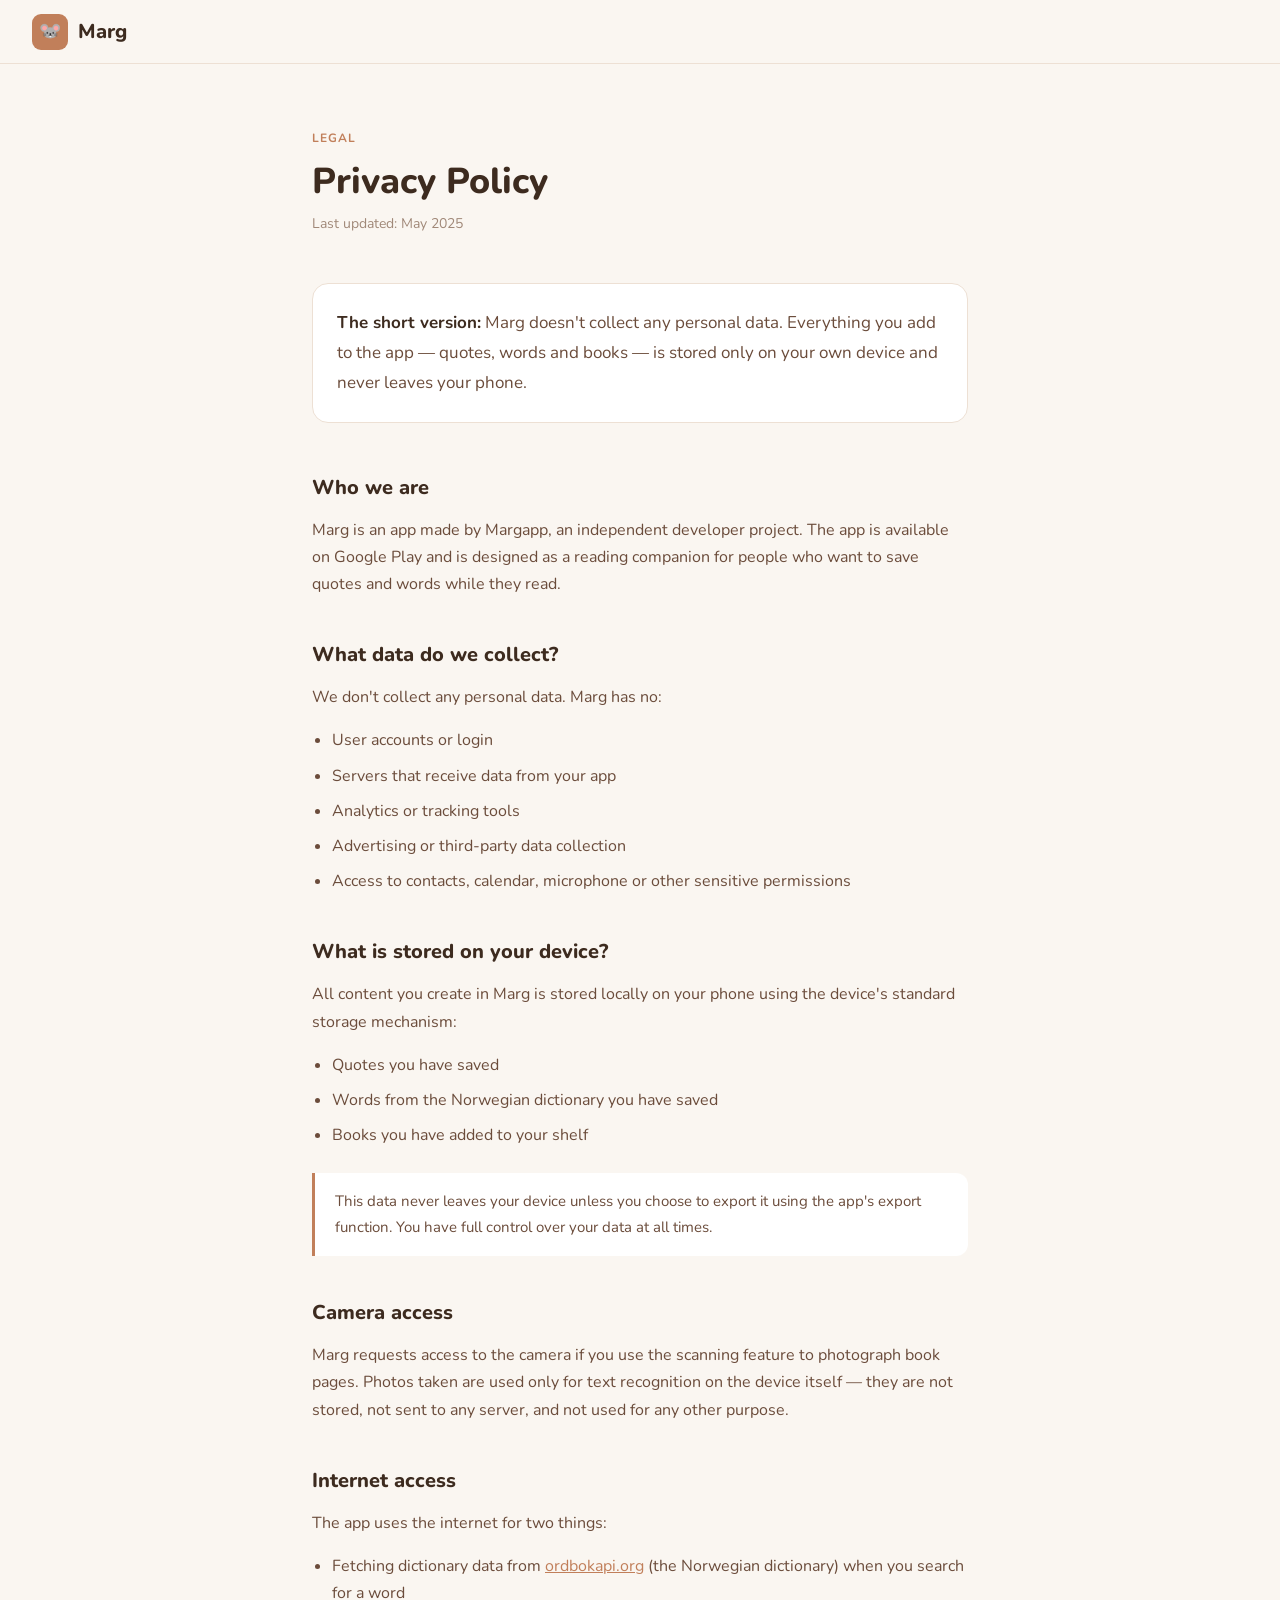
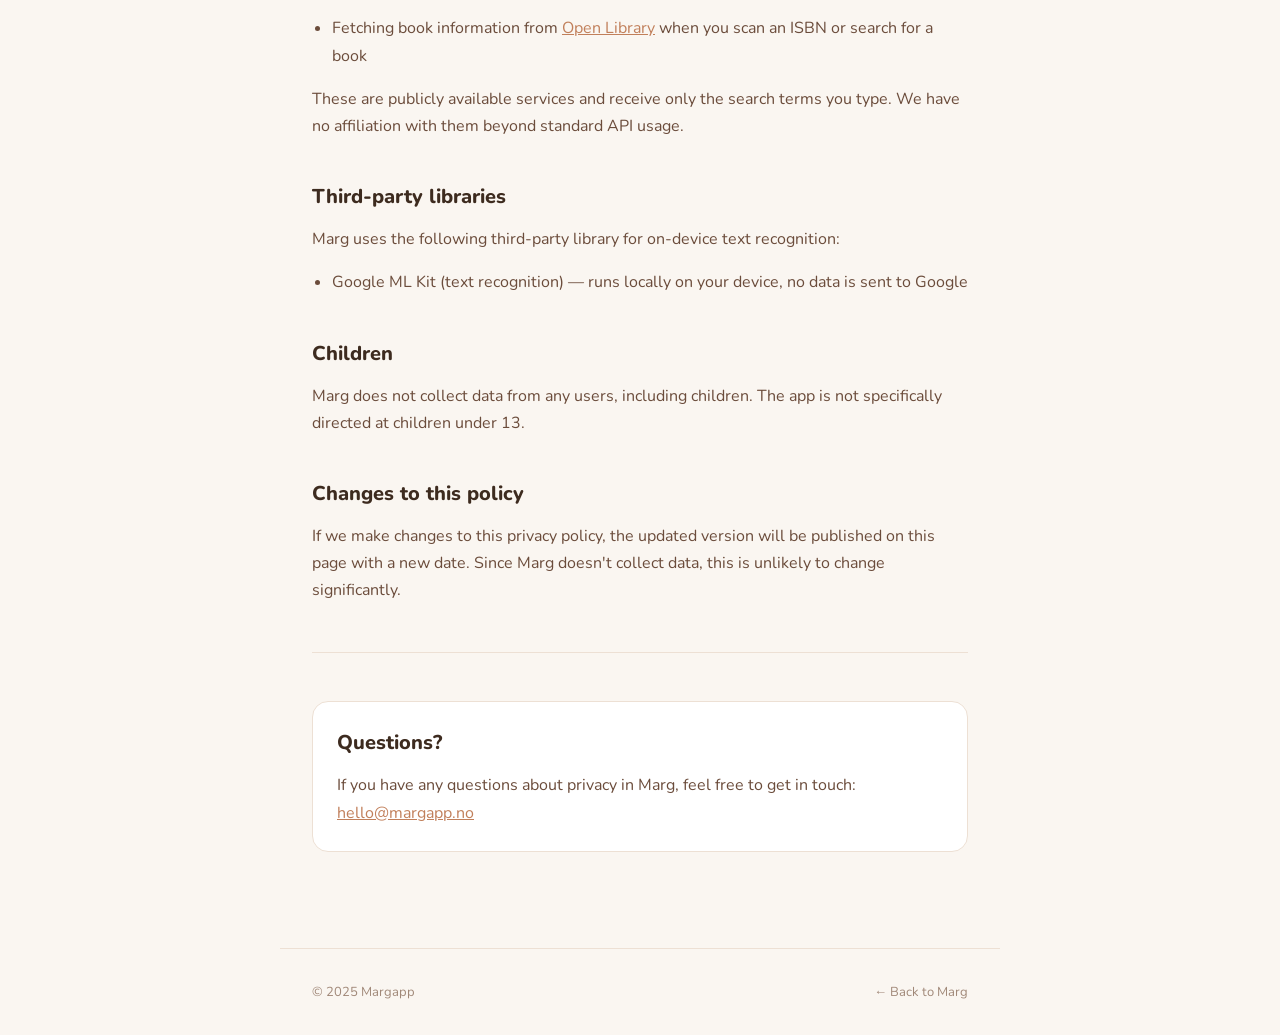
==== privacy.html @ 86e7eebb "privacy document" ====
<!DOCTYPE html>
<html lang="en">
<head>
  <meta charset="UTF-8" />
  <meta name="viewport" content="width=device-width, initial-scale=1.0" />
  <title>Privacy Policy — Marg</title>
  <meta name="description" content="Privacy policy for the Marg app." />
  <link rel="preconnect" href="https://fonts.googleapis.com" />
  <link rel="preconnect" href="https://fonts.gstatic.com" crossorigin />
  <link href="https://fonts.googleapis.com/css2?family=Nunito:wght@400;600;700;800&display=swap" rel="stylesheet" />
  <style>
    *, *::before, *::after { box-sizing: border-box; margin: 0; padding: 0; }
    :root {
      --parchment: #FAF6F1; --ink: #3D2B1F; --walnut: #6B4C3B;
      --terracotta: #C17F5A; --sand: #EDE0D4; --muted: #A08878;
    }
    body { font-family: 'Nunito', sans-serif; background: var(--parchment); color: var(--ink); line-height: 1.7; }

    nav { background: rgba(250,246,241,0.92); backdrop-filter: blur(12px); border-bottom: 1px solid var(--sand); padding: 0 2rem; height: 64px; display: flex; align-items: center; }
    .nav-logo { display: flex; align-items: center; gap: 10px; text-decoration: none; }
    .nav-logo-icon { width: 36px; height: 36px; background: var(--terracotta); border-radius: 9px; display: flex; align-items: center; justify-content: center; font-size: 18px; }
    .nav-logo-text { font-size: 20px; font-weight: 800; color: var(--ink); }

    .container { max-width: 720px; margin: 0 auto; padding: 64px 2rem 96px; }
    .page-label { font-size: 12px; font-weight: 700; color: var(--terracotta); letter-spacing: 1px; text-transform: uppercase; margin-bottom: 12px; }
    h1 { font-size: 36px; font-weight: 800; color: var(--ink); margin-bottom: 8px; line-height: 1.2; }
    .updated { font-size: 14px; color: var(--muted); margin-bottom: 48px; }

    .intro { font-size: 17px; color: var(--walnut); line-height: 1.75; margin-bottom: 48px; padding: 24px; background: white; border-radius: 16px; border: 1px solid var(--sand); }
    .intro strong { color: var(--ink); font-weight: 700; }

    h2 { font-size: 20px; font-weight: 800; color: var(--ink); margin: 40px 0 12px; }
    p { font-size: 16px; color: var(--walnut); margin-bottom: 16px; }
    ul { margin: 0 0 16px 20px; }
    ul li { font-size: 16px; color: var(--walnut); margin-bottom: 8px; }

    .highlight { background: white; border-left: 3px solid var(--terracotta); border-radius: 0 12px 12px 0; padding: 16px 20px; margin: 24px 0; font-size: 15px; color: var(--walnut); }

    hr { border: none; border-top: 1px solid var(--sand); margin: 48px 0; }

    .contact { background: white; border-radius: 16px; border: 1px solid var(--sand); padding: 24px; }
    .contact p { margin: 0; }
    a { color: var(--terracotta); }

    footer { border-top: 1px solid var(--sand); padding: 32px 2rem; display: flex; align-items: center; justify-content: space-between; max-width: 720px; margin: 0 auto; }
    .footer-copy { font-size: 13px; color: var(--muted); }
    .footer-link { font-size: 13px; color: var(--muted); text-decoration: none; }
    .footer-link:hover { color: var(--terracotta); }
  </style>
</head>
<body>

  <nav>
    <a href="index.html" class="nav-logo">
      <div class="nav-logo-icon">🐭</div>
      <span class="nav-logo-text">Marg</span>
    </a>
  </nav>

  <div class="container">
    <p class="page-label">Legal</p>
    <h1>Privacy Policy</h1>
    <p class="updated">Last updated: May 2025</p>

    <div class="intro">
      <strong>The short version:</strong> Marg doesn't collect any personal data. Everything you add to the app — quotes, words and books — is stored only on your own device and never leaves your phone.
    </div>

    <h2>Who we are</h2>
    <p>Marg is an app made by Margapp, an independent developer project. The app is available on Google Play and is designed as a reading companion for people who want to save quotes and words while they read.</p>

    <h2>What data do we collect?</h2>
    <p>We don't collect any personal data. Marg has no:</p>
    <ul>
      <li>User accounts or login</li>
      <li>Servers that receive data from your app</li>
      <li>Analytics or tracking tools</li>
      <li>Advertising or third-party data collection</li>
      <li>Access to contacts, calendar, microphone or other sensitive permissions</li>
    </ul>

    <h2>What is stored on your device?</h2>
    <p>All content you create in Marg is stored locally on your phone using the device's standard storage mechanism:</p>
    <ul>
      <li>Quotes you have saved</li>
      <li>Words from the Norwegian dictionary you have saved</li>
      <li>Books you have added to your shelf</li>
    </ul>

    <div class="highlight">
      This data never leaves your device unless you choose to export it using the app's export function. You have full control over your data at all times.
    </div>

    <h2>Camera access</h2>
    <p>Marg requests access to the camera if you use the scanning feature to photograph book pages. Photos taken are used only for text recognition on the device itself — they are not stored, not sent to any server, and not used for any other purpose.</p>

    <h2>Internet access</h2>
    <p>The app uses the internet for two things:</p>
    <ul>
      <li>Fetching dictionary data from <a href="https://ordbokapi.org" target="_blank">ordbokapi.org</a> (the Norwegian dictionary) when you search for a word</li>
      <li>Fetching book information from <a href="https://openlibrary.org" target="_blank">Open Library</a> when you scan an ISBN or search for a book</li>
    </ul>
    <p>These are publicly available services and receive only the search terms you type. We have no affiliation with them beyond standard API usage.</p>

    <h2>Third-party libraries</h2>
    <p>Marg uses the following third-party library for on-device text recognition:</p>
    <ul>
      <li>Google ML Kit (text recognition) — runs locally on your device, no data is sent to Google</li>
    </ul>

    <h2>Children</h2>
    <p>Marg does not collect data from any users, including children. The app is not specifically directed at children under 13.</p>

    <h2>Changes to this policy</h2>
    <p>If we make changes to this privacy policy, the updated version will be published on this page with a new date. Since Marg doesn't collect data, this is unlikely to change significantly.</p>

    <hr />

    <div class="contact">
      <h2 style="margin-top:0;">Questions?</h2>
      <p>If you have any questions about privacy in Marg, feel free to get in touch: <a href="mailto:hello@margapp.no">hello@margapp.no</a></p>
    </div>
  </div>

  <footer>
    <span class="footer-copy">© 2025 Margapp</span>
    <a href="index.html" class="footer-link">← Back to Marg</a>
  </footer>

</body>
</html>
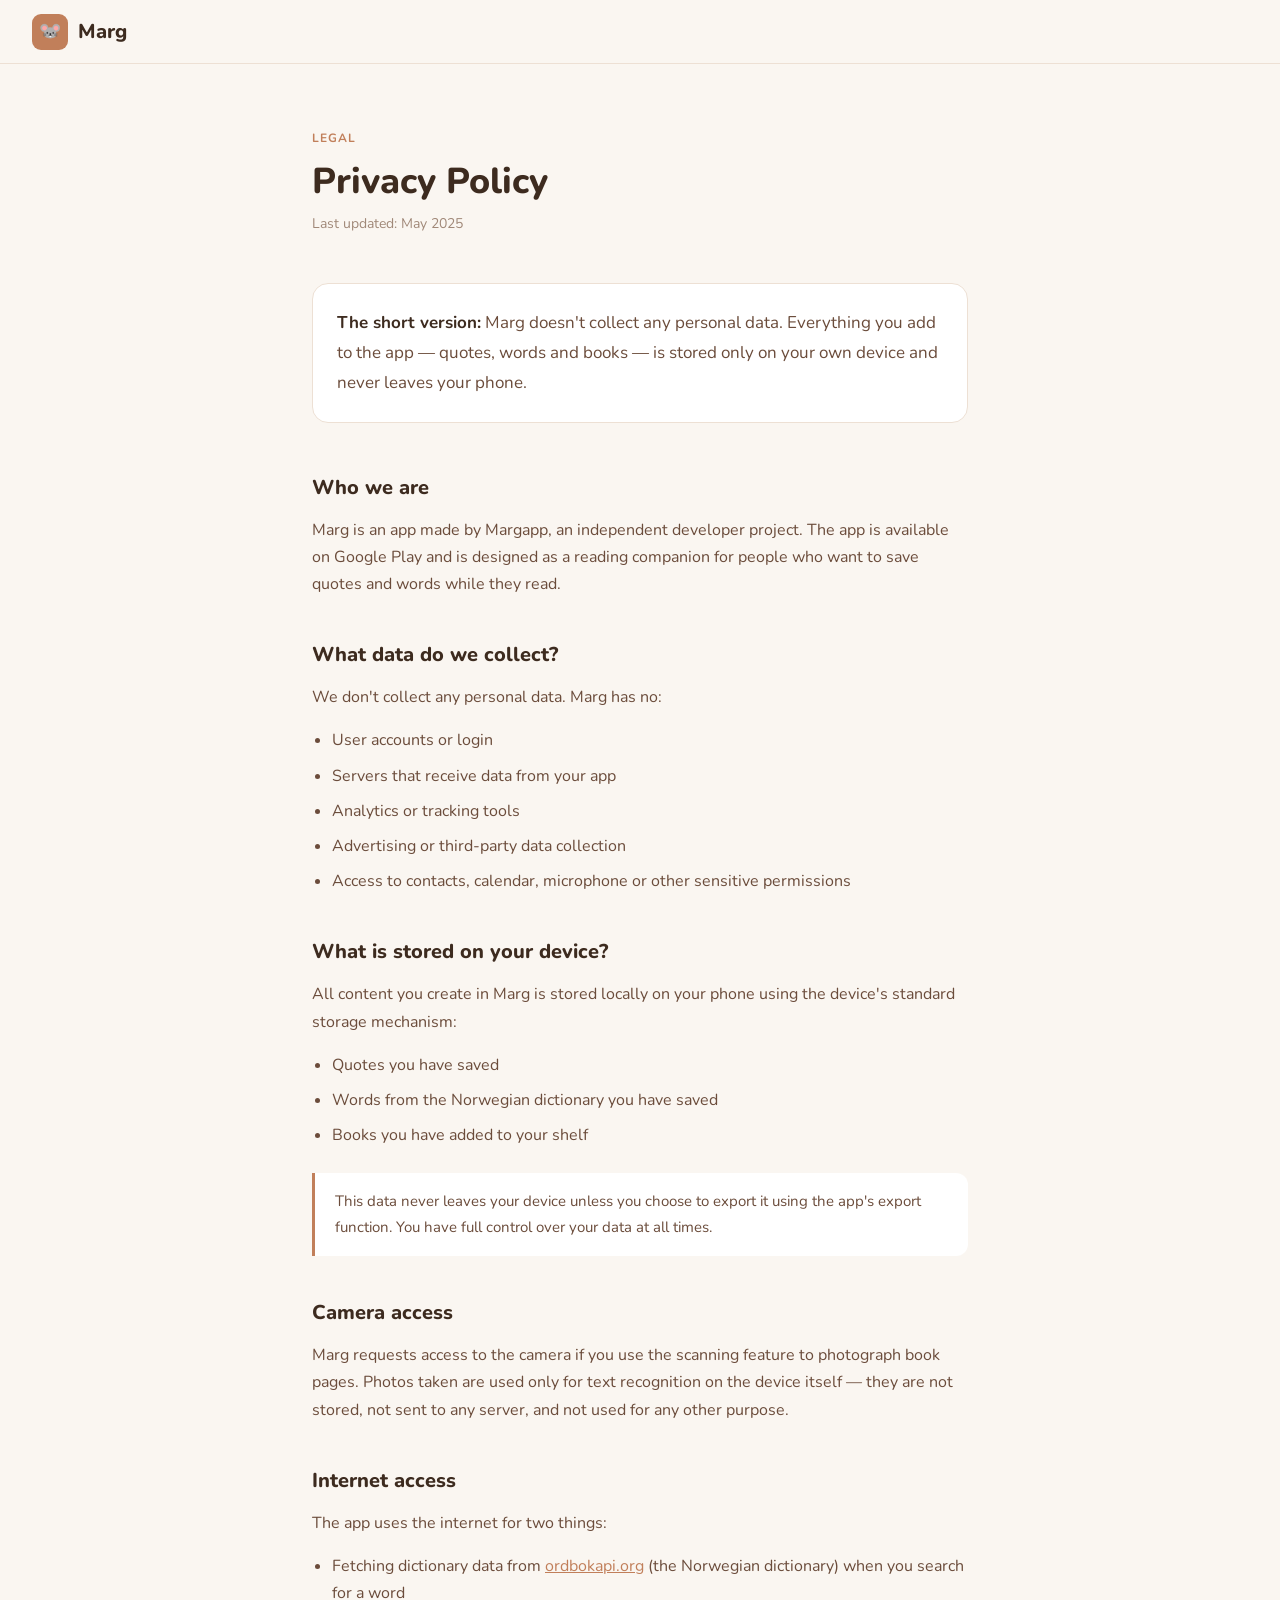
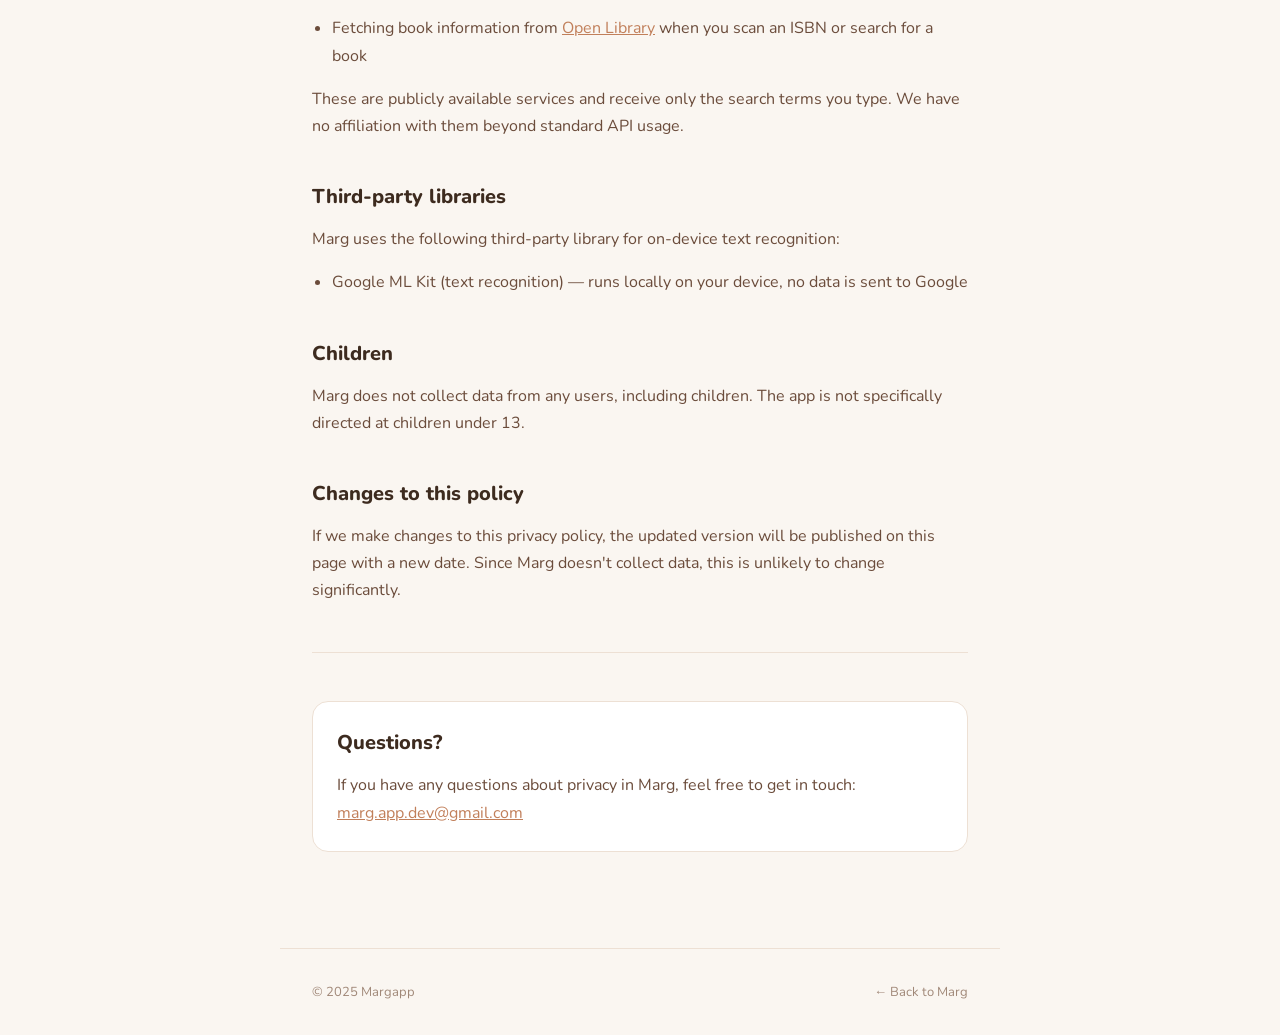
==== commit f433430a: "Update contact email for privacy inquiries" ====
--- a/privacy.html
+++ b/privacy.html
@@ -5,6 +5,9 @@
   <meta name="viewport" content="width=device-width, initial-scale=1.0" />
   <title>Privacy Policy — Marg</title>
   <meta name="description" content="Privacy policy for the Marg app." />
+  <link rel="icon" type="image/x-icon" href="favicon.ico" />
+  <link rel="icon" type="image/png" sizes="32x32" href="favicon-32.png" />
+  <link rel="apple-touch-icon" sizes="180x180" href="apple-touch-icon.png" />
   <link rel="preconnect" href="https://fonts.googleapis.com" />
   <link rel="preconnect" href="https://fonts.gstatic.com" crossorigin />
   <link href="https://fonts.googleapis.com/css2?family=Nunito:wght@400;600;700;800&display=swap" rel="stylesheet" />
@@ -118,7 +121,7 @@
 
     <div class="contact">
       <h2 style="margin-top:0;">Questions?</h2>
-      <p>If you have any questions about privacy in Marg, feel free to get in touch: <a href="mailto:hello@margapp.no">hello@margapp.no</a></p>
+      <p>If you have any questions about privacy in Marg, feel free to get in touch: <a href="mailto:hello@margapp.no">marg.app.dev@gmail.com</a></p>
     </div>
   </div>
 
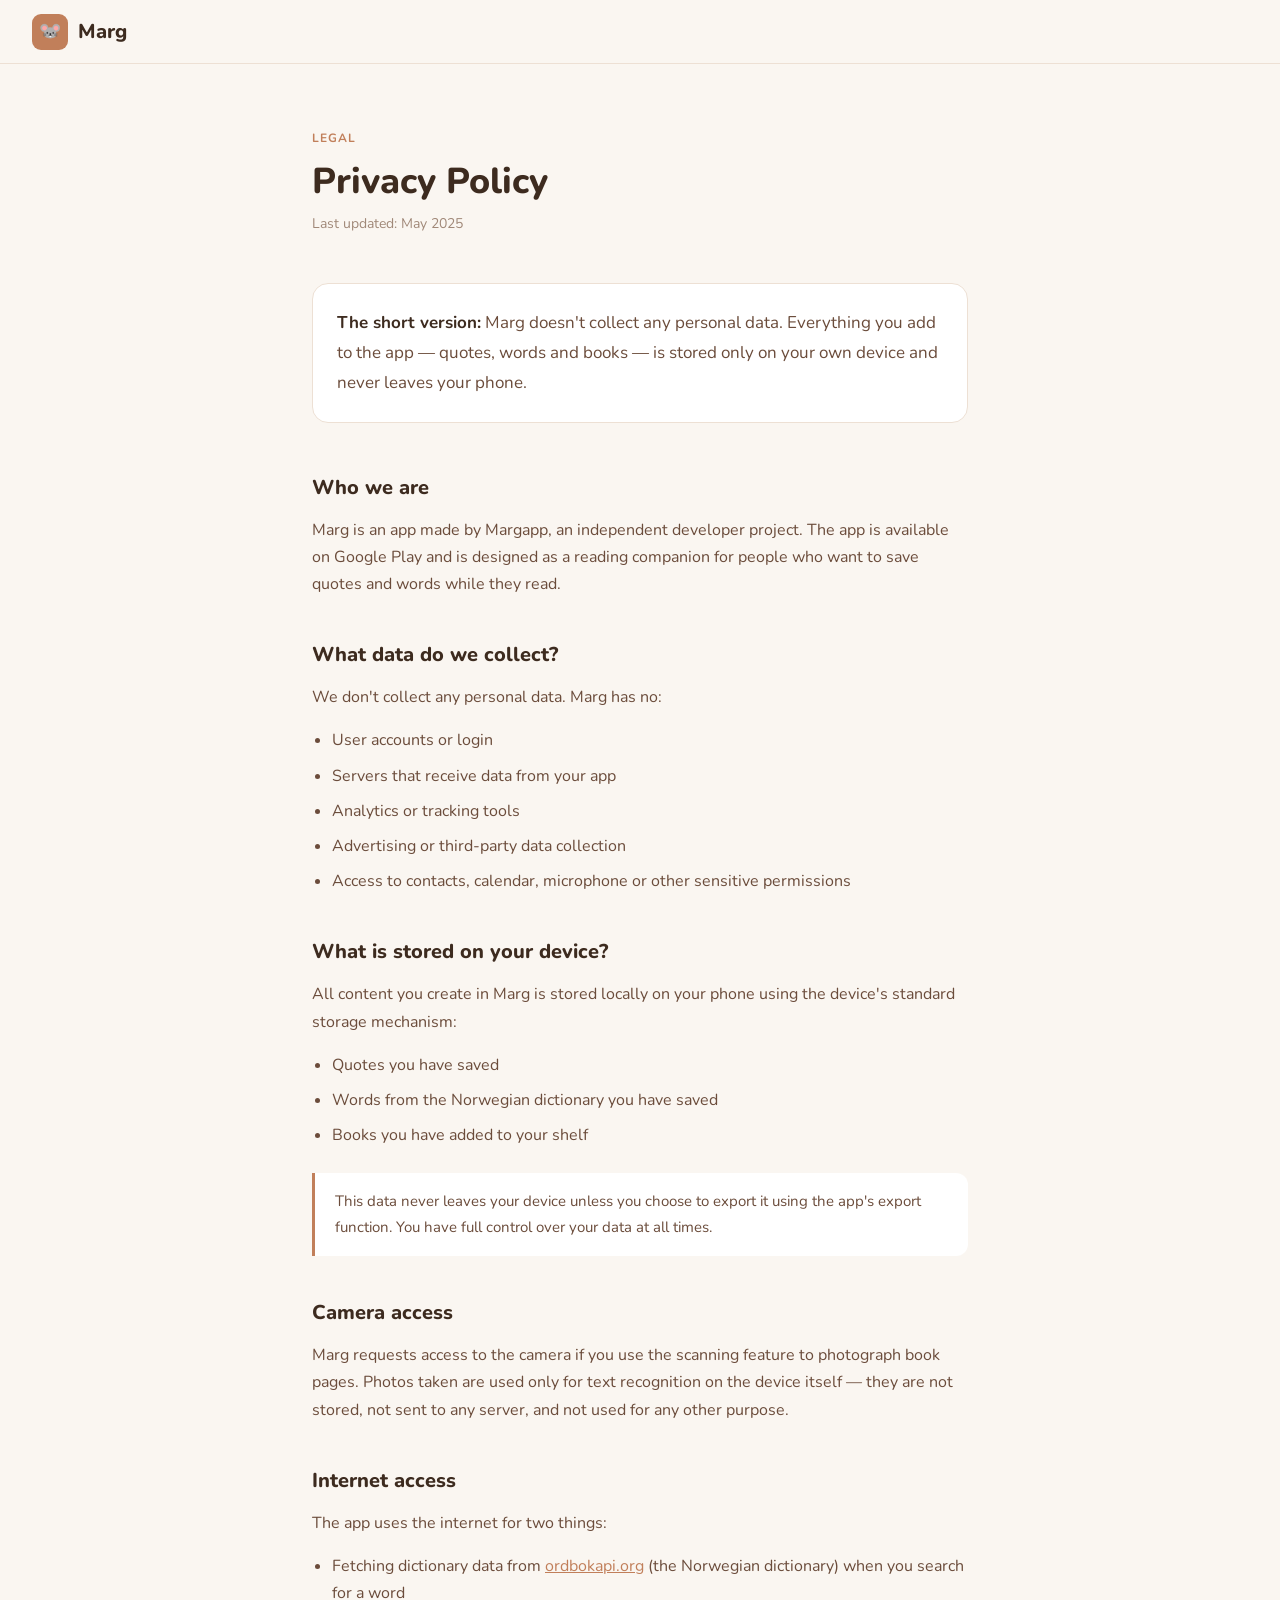
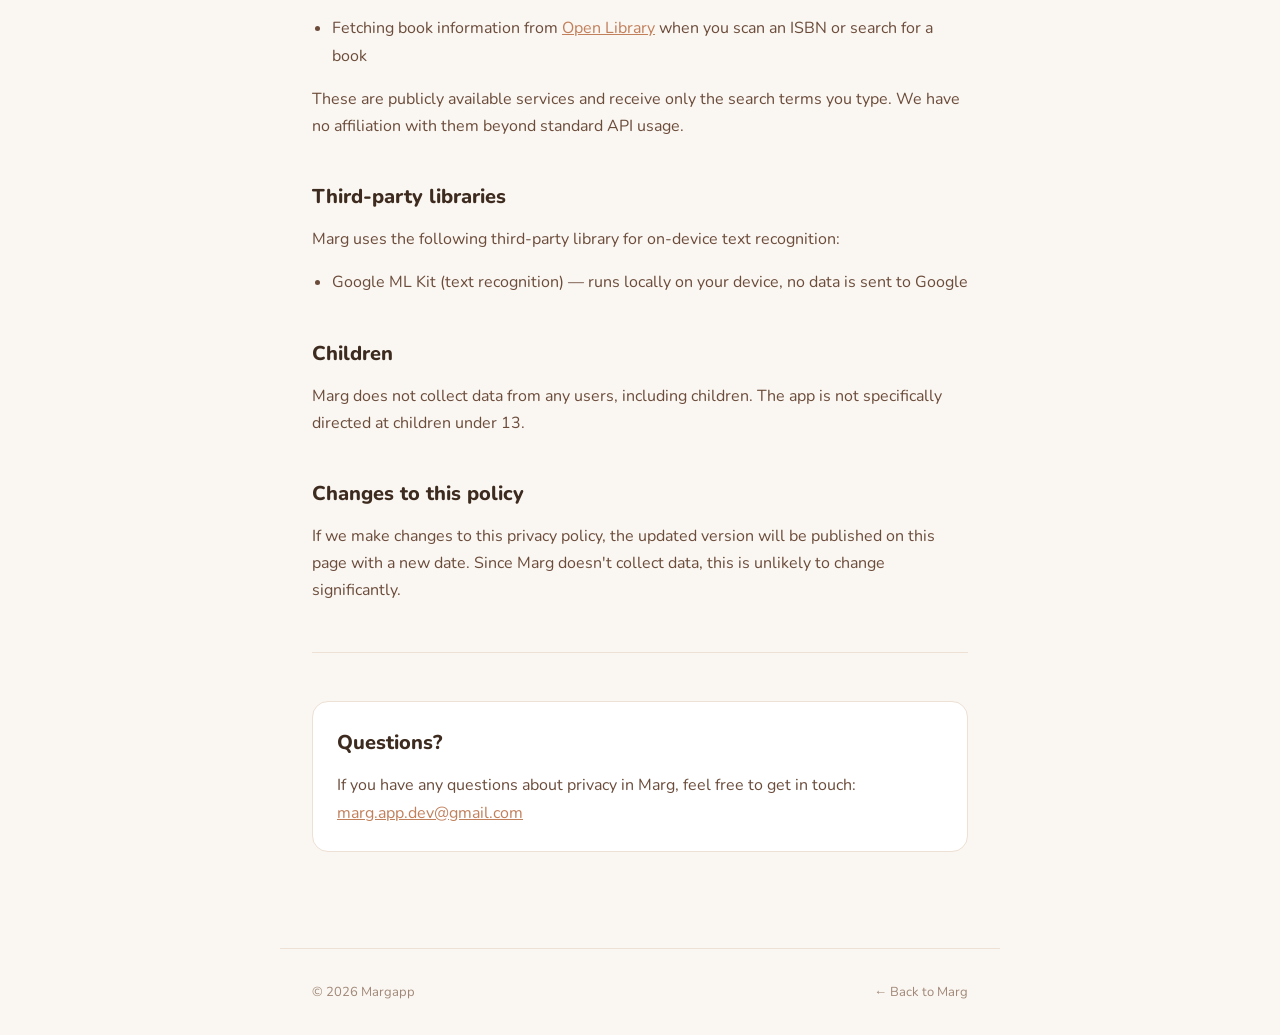
==== commit 51264146: "Update copyright year in footer to 2026" ====
--- a/privacy.html
+++ b/privacy.html
@@ -121,12 +121,12 @@
 
     <div class="contact">
       <h2 style="margin-top:0;">Questions?</h2>
-      <p>If you have any questions about privacy in Marg, feel free to get in touch: <a href="mailto:hello@margapp.no">marg.app.dev@gmail.com</a></p>
+      <p>If you have any questions about privacy in Marg, feel free to get in touch: <a href="mailto:marg.app.dev@gmail.com">marg.app.dev@gmail.com</a></p>
     </div>
   </div>
 
   <footer>
-    <span class="footer-copy">© 2025 Margapp</span>
+    <span class="footer-copy">© 2026 Margapp</span>
     <a href="index.html" class="footer-link">← Back to Marg</a>
   </footer>
 
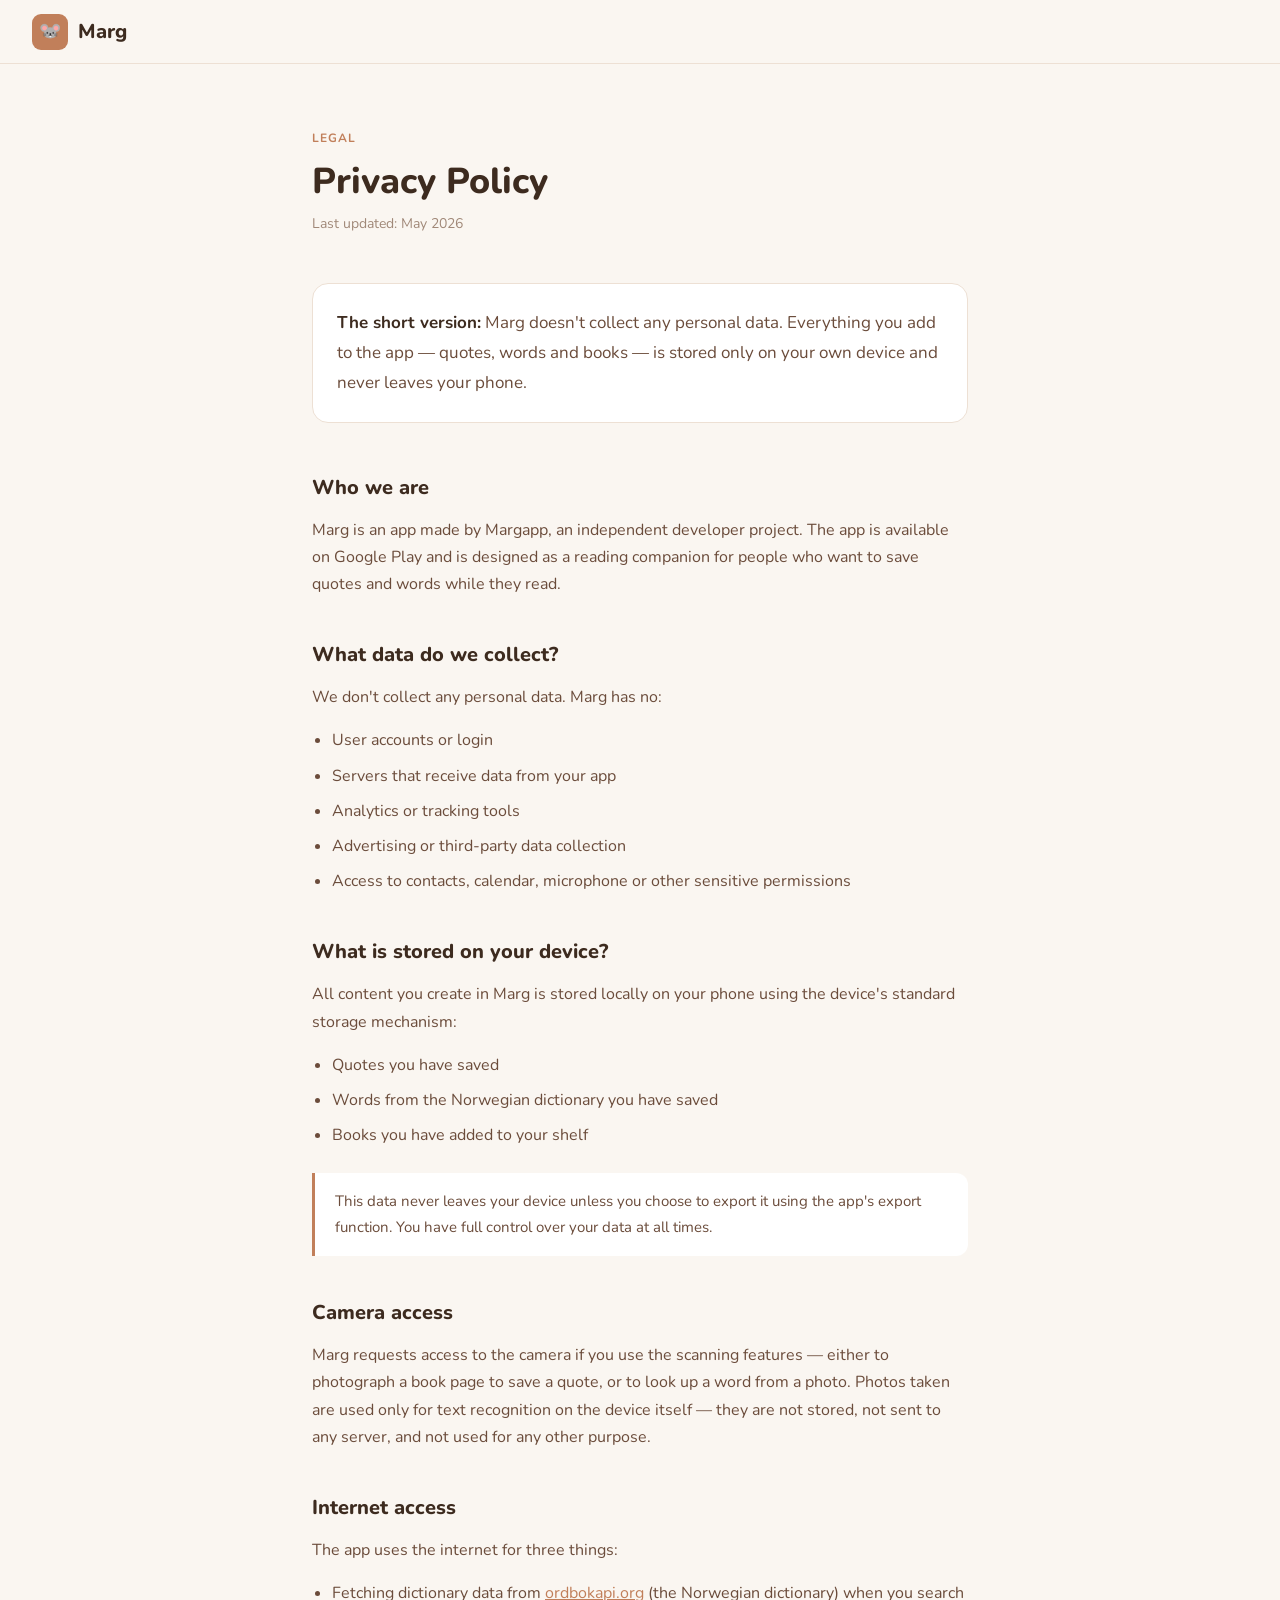
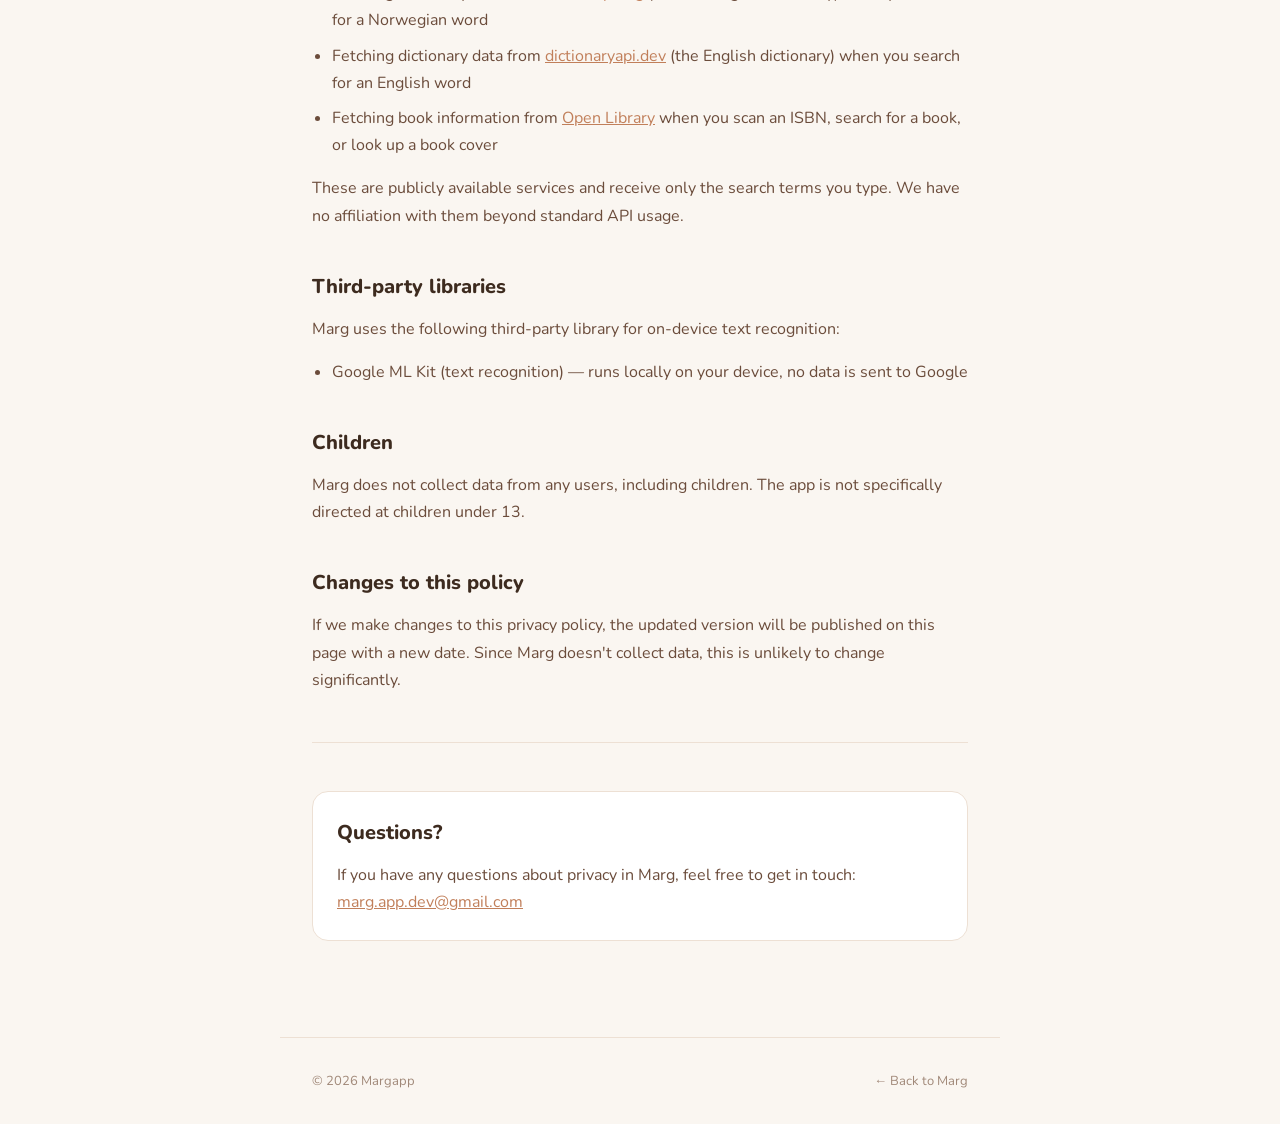
==== commit 4e772a84: "Update privacy policy with new information" ====
--- a/privacy.html
+++ b/privacy.html
@@ -63,7 +63,7 @@
   <div class="container">
     <p class="page-label">Legal</p>
     <h1>Privacy Policy</h1>
-    <p class="updated">Last updated: May 2025</p>
+    <p class="updated">Last updated: May 2026</p>
 
     <div class="intro">
       <strong>The short version:</strong> Marg doesn't collect any personal data. Everything you add to the app — quotes, words and books — is stored only on your own device and never leaves your phone.
@@ -95,13 +95,14 @@
     </div>
 
     <h2>Camera access</h2>
-    <p>Marg requests access to the camera if you use the scanning feature to photograph book pages. Photos taken are used only for text recognition on the device itself — they are not stored, not sent to any server, and not used for any other purpose.</p>
+    <p>Marg requests access to the camera if you use the scanning features — either to photograph a book page to save a quote, or to look up a word from a photo. Photos taken are used only for text recognition on the device itself — they are not stored, not sent to any server, and not used for any other purpose.</p>
 
     <h2>Internet access</h2>
-    <p>The app uses the internet for two things:</p>
+    <p>The app uses the internet for three things:</p>
     <ul>
-      <li>Fetching dictionary data from <a href="https://ordbokapi.org" target="_blank">ordbokapi.org</a> (the Norwegian dictionary) when you search for a word</li>
-      <li>Fetching book information from <a href="https://openlibrary.org" target="_blank">Open Library</a> when you scan an ISBN or search for a book</li>
+      <li>Fetching dictionary data from <a href="https://ordbokapi.org" target="_blank">ordbokapi.org</a> (the Norwegian dictionary) when you search for a Norwegian word</li>
+      <li>Fetching dictionary data from <a href="https://dictionaryapi.dev" target="_blank">dictionaryapi.dev</a> (the English dictionary) when you search for an English word</li>
+      <li>Fetching book information from <a href="https://openlibrary.org" target="_blank">Open Library</a> when you scan an ISBN, search for a book, or look up a book cover</li>
     </ul>
     <p>These are publicly available services and receive only the search terms you type. We have no affiliation with them beyond standard API usage.</p>
 
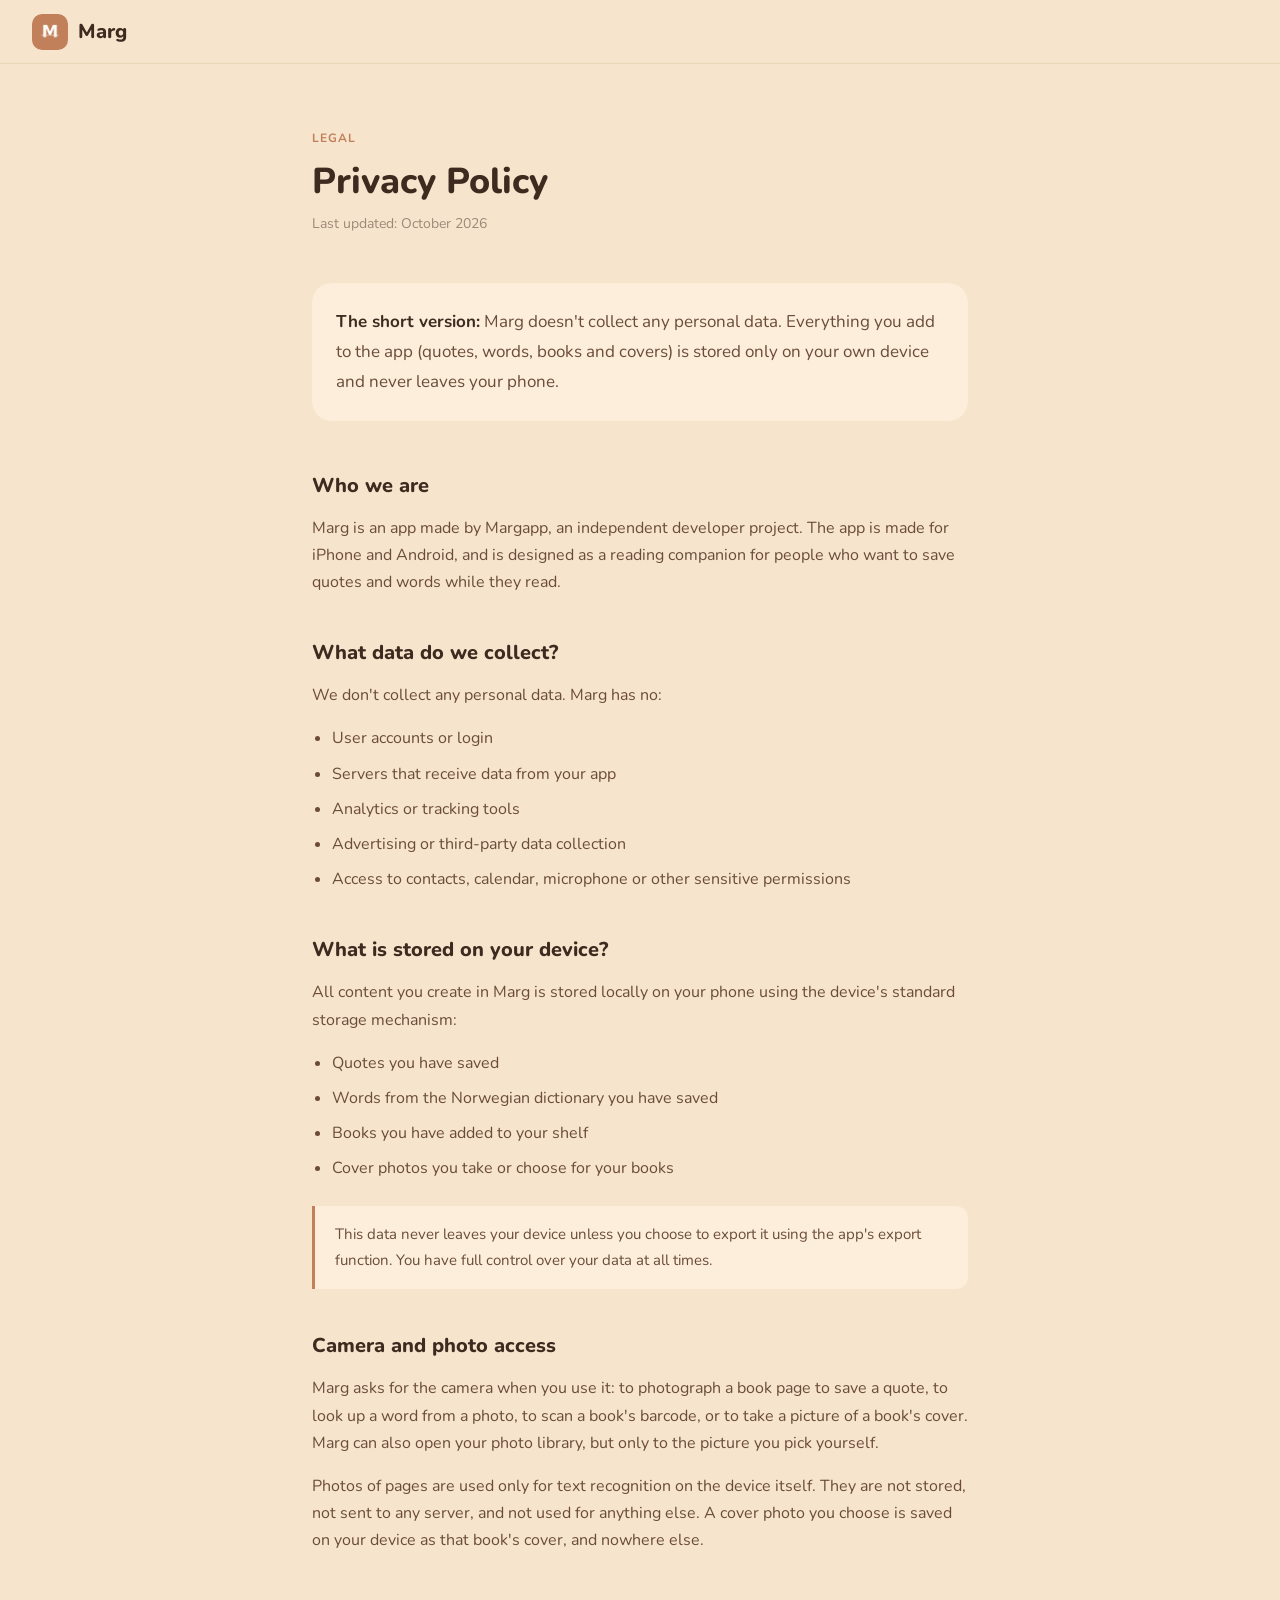
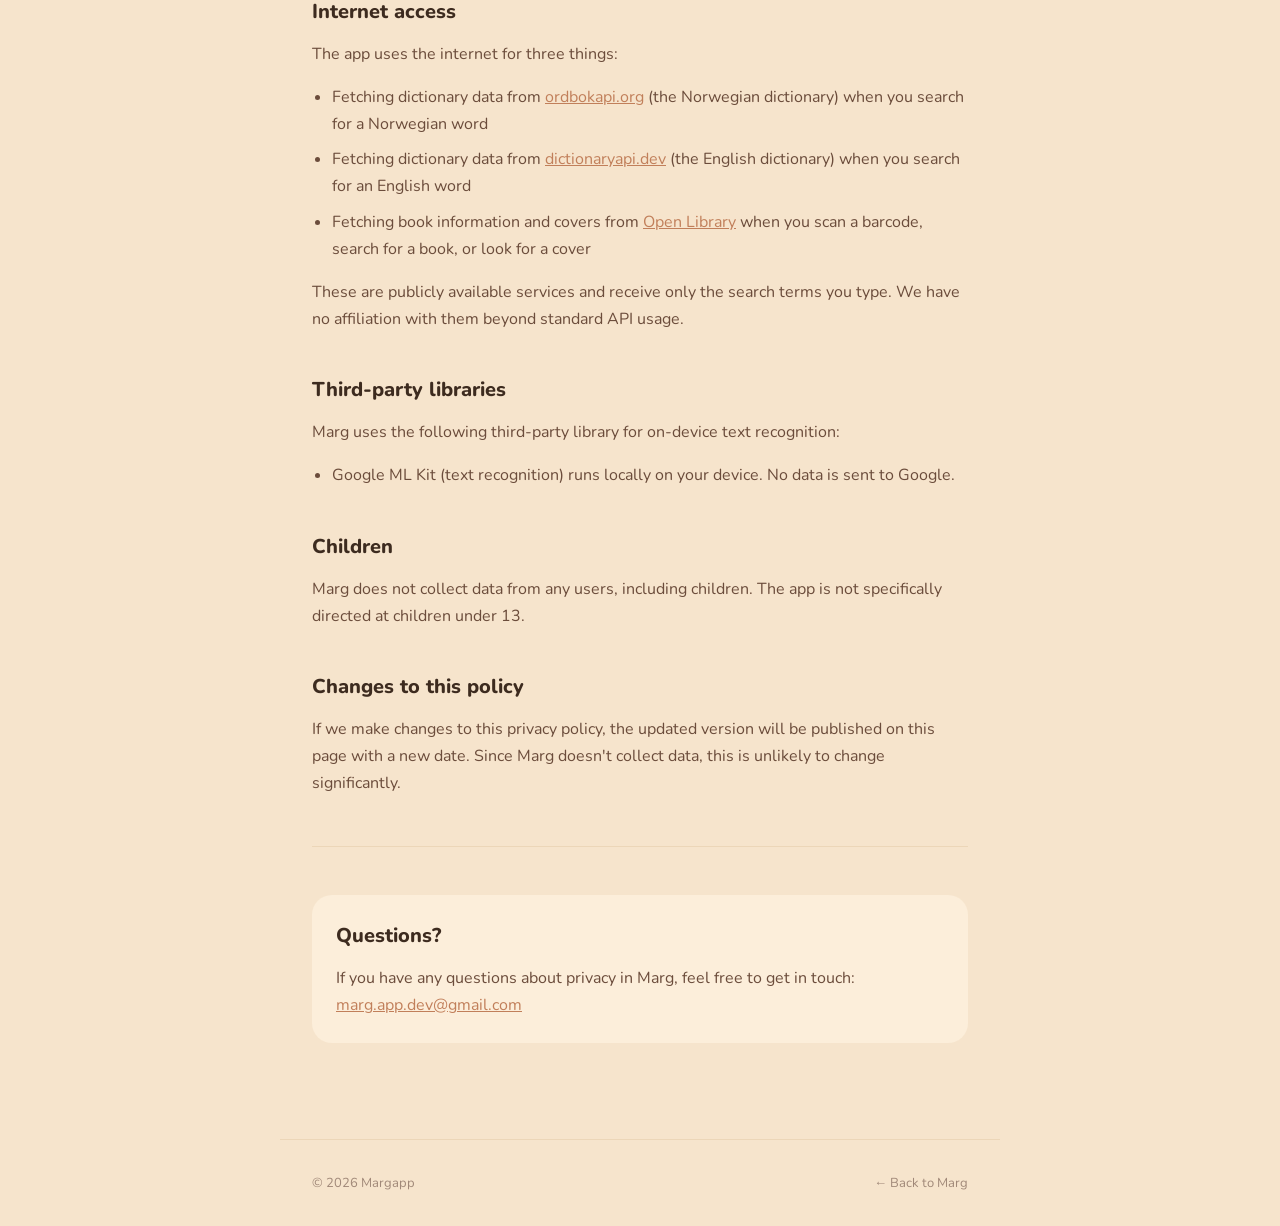
==== commit f413ea8f: "Update content, color palette and screenshots + format with prettier" ====
--- a/privacy.html
+++ b/privacy.html
@@ -1,135 +1,334 @@
-<!DOCTYPE html>
+<!doctype html>
 <html lang="en">
-<head>
-  <meta charset="UTF-8" />
-  <meta name="viewport" content="width=device-width, initial-scale=1.0" />
-  <title>Privacy Policy — Marg</title>
-  <meta name="description" content="Privacy policy for the Marg app." />
-  <link rel="icon" type="image/x-icon" href="favicon.ico" />
-  <link rel="icon" type="image/png" sizes="32x32" href="favicon-32.png" />
-  <link rel="apple-touch-icon" sizes="180x180" href="apple-touch-icon.png" />
-  <link rel="preconnect" href="https://fonts.googleapis.com" />
-  <link rel="preconnect" href="https://fonts.gstatic.com" crossorigin />
-  <link href="https://fonts.googleapis.com/css2?family=Nunito:wght@400;600;700;800&display=swap" rel="stylesheet" />
-  <style>
-    *, *::before, *::after { box-sizing: border-box; margin: 0; padding: 0; }
-    :root {
-      --parchment: #FAF6F1; --ink: #3D2B1F; --walnut: #6B4C3B;
-      --terracotta: #C17F5A; --sand: #EDE0D4; --muted: #A08878;
-    }
-    body { font-family: 'Nunito', sans-serif; background: var(--parchment); color: var(--ink); line-height: 1.7; }
-
-    nav { background: rgba(250,246,241,0.92); backdrop-filter: blur(12px); border-bottom: 1px solid var(--sand); padding: 0 2rem; height: 64px; display: flex; align-items: center; }
-    .nav-logo { display: flex; align-items: center; gap: 10px; text-decoration: none; }
-    .nav-logo-icon { width: 36px; height: 36px; background: var(--terracotta); border-radius: 9px; display: flex; align-items: center; justify-content: center; font-size: 18px; }
-    .nav-logo-text { font-size: 20px; font-weight: 800; color: var(--ink); }
-
-    .container { max-width: 720px; margin: 0 auto; padding: 64px 2rem 96px; }
-    .page-label { font-size: 12px; font-weight: 700; color: var(--terracotta); letter-spacing: 1px; text-transform: uppercase; margin-bottom: 12px; }
-    h1 { font-size: 36px; font-weight: 800; color: var(--ink); margin-bottom: 8px; line-height: 1.2; }
-    .updated { font-size: 14px; color: var(--muted); margin-bottom: 48px; }
-
-    .intro { font-size: 17px; color: var(--walnut); line-height: 1.75; margin-bottom: 48px; padding: 24px; background: white; border-radius: 16px; border: 1px solid var(--sand); }
-    .intro strong { color: var(--ink); font-weight: 700; }
-
-    h2 { font-size: 20px; font-weight: 800; color: var(--ink); margin: 40px 0 12px; }
-    p { font-size: 16px; color: var(--walnut); margin-bottom: 16px; }
-    ul { margin: 0 0 16px 20px; }
-    ul li { font-size: 16px; color: var(--walnut); margin-bottom: 8px; }
-
-    .highlight { background: white; border-left: 3px solid var(--terracotta); border-radius: 0 12px 12px 0; padding: 16px 20px; margin: 24px 0; font-size: 15px; color: var(--walnut); }
-
-    hr { border: none; border-top: 1px solid var(--sand); margin: 48px 0; }
-
-    .contact { background: white; border-radius: 16px; border: 1px solid var(--sand); padding: 24px; }
-    .contact p { margin: 0; }
-    a { color: var(--terracotta); }
-
-    footer { border-top: 1px solid var(--sand); padding: 32px 2rem; display: flex; align-items: center; justify-content: space-between; max-width: 720px; margin: 0 auto; }
-    .footer-copy { font-size: 13px; color: var(--muted); }
-    .footer-link { font-size: 13px; color: var(--muted); text-decoration: none; }
-    .footer-link:hover { color: var(--terracotta); }
-  </style>
-</head>
-<body>
-
-  <nav>
-    <a href="index.html" class="nav-logo">
-      <div class="nav-logo-icon">🐭</div>
-      <span class="nav-logo-text">Marg</span>
-    </a>
-  </nav>
-
-  <div class="container">
-    <p class="page-label">Legal</p>
-    <h1>Privacy Policy</h1>
-    <p class="updated">Last updated: May 2026</p>
-
-    <div class="intro">
-      <strong>The short version:</strong> Marg doesn't collect any personal data. Everything you add to the app — quotes, words and books — is stored only on your own device and never leaves your phone.
+  <head>
+    <meta charset="UTF-8" />
+    <meta name="viewport" content="width=device-width, initial-scale=1.0" />
+    <title>Privacy Policy — Marg</title>
+    <meta name="description" content="Privacy policy for the Marg app." />
+    <link rel="icon" type="image/x-icon" href="favicon.ico" />
+    <link rel="icon" type="image/png" sizes="32x32" href="favicon-32.png" />
+    <link rel="apple-touch-icon" sizes="180x180" href="apple-touch-icon.png" />
+    <link rel="preconnect" href="https://fonts.googleapis.com" />
+    <link rel="preconnect" href="https://fonts.gstatic.com" crossorigin />
+    <link
+      href="https://fonts.googleapis.com/css2?family=Nunito:wght@400;600;700;800&display=swap"
+      rel="stylesheet"
+    />
+    <style>
+      *,
+      *::before,
+      *::after {
+        box-sizing: border-box;
+        margin: 0;
+        padding: 0;
+      }
+
+      :root {
+        --parchment: #f6e4cc;
+        --warm-white: #fceeda;
+        --ink: #3d2b1f;
+        --walnut: #6b4c3b;
+        --terracotta: #c17f5a;
+        --sand: #ecd6b8;
+        --muted: #a08878;
+      }
+
+      body {
+        font-family: "Nunito", sans-serif;
+        background: var(--parchment);
+        color: var(--ink);
+        line-height: 1.7;
+      }
+
+      nav {
+        border-bottom: 1px solid var(--sand);
+        padding: 0 2rem;
+        height: 64px;
+        display: flex;
+        align-items: center;
+      }
+
+      .nav-logo {
+        display: flex;
+        align-items: center;
+        gap: 10px;
+        text-decoration: none;
+      }
+
+      .nav-logo img {
+        width: 36px;
+        height: 36px;
+        border-radius: 10px;
+        display: block;
+      }
+
+      .nav-logo-text {
+        font-size: 20px;
+        font-weight: 800;
+        color: var(--ink);
+      }
+
+      .container {
+        max-width: 720px;
+        margin: 0 auto;
+        padding: 64px 2rem 96px;
+      }
+
+      .page-label {
+        font-size: 12px;
+        font-weight: 700;
+        color: var(--terracotta);
+        letter-spacing: 1px;
+        text-transform: uppercase;
+        margin-bottom: 12px;
+      }
+
+      h1 {
+        font-size: 36px;
+        font-weight: 800;
+        color: var(--ink);
+        margin-bottom: 8px;
+        line-height: 1.2;
+      }
+
+      .updated {
+        font-size: 14px;
+        color: var(--muted);
+        margin-bottom: 48px;
+      }
+
+      .intro {
+        font-size: 17px;
+        color: var(--walnut);
+        line-height: 1.75;
+        margin-bottom: 48px;
+        padding: 24px;
+        background: var(--warm-white);
+        border-radius: 20px;
+      }
+
+      .intro strong {
+        color: var(--ink);
+        font-weight: 700;
+      }
+
+      h2 {
+        font-size: 20px;
+        font-weight: 800;
+        color: var(--ink);
+        margin: 40px 0 12px;
+      }
+
+      p {
+        font-size: 16px;
+        color: var(--walnut);
+        margin-bottom: 16px;
+      }
+
+      ul {
+        margin: 0 0 16px 20px;
+      }
+
+      ul li {
+        font-size: 16px;
+        color: var(--walnut);
+        margin-bottom: 8px;
+      }
+
+      .highlight {
+        background: var(--warm-white);
+        border-left: 3px solid var(--terracotta);
+        border-radius: 0 12px 12px 0;
+        padding: 16px 20px;
+        margin: 24px 0;
+        font-size: 15px;
+        color: var(--walnut);
+      }
+
+      hr {
+        border: none;
+        border-top: 1px solid var(--sand);
+        margin: 48px 0;
+      }
+
+      .contact {
+        background: var(--warm-white);
+        border-radius: 20px;
+        padding: 24px;
+      }
+
+      .contact p {
+        margin: 0;
+      }
+
+      a {
+        color: var(--terracotta);
+      }
+
+      footer {
+        border-top: 1px solid var(--sand);
+        padding: 32px 2rem;
+        display: flex;
+        align-items: center;
+        justify-content: space-between;
+        max-width: 720px;
+        margin: 0 auto;
+      }
+
+      .footer-copy {
+        font-size: 13px;
+        color: var(--muted);
+      }
+
+      .footer-link {
+        font-size: 13px;
+        color: var(--muted);
+        text-decoration: none;
+      }
+
+      .footer-link:hover {
+        color: var(--terracotta);
+      }
+    </style>
+  </head>
+
+  <body>
+    <nav>
+      <a href="index.html" class="nav-logo">
+        <img src="images/icon.png" alt="" />
+        <span class="nav-logo-text">Marg</span>
+      </a>
+    </nav>
+
+    <div class="container">
+      <p class="page-label">Legal</p>
+      <h1>Privacy Policy</h1>
+      <p class="updated">Last updated: October 2026</p>
+
+      <div class="intro">
+        <strong>The short version:</strong> Marg doesn't collect any personal
+        data. Everything you add to the app (quotes, words, books and covers) is
+        stored only on your own device and never leaves your phone.
+      </div>
+
+      <h2>Who we are</h2>
+      <p>
+        Marg is an app made by Margapp, an independent developer project. The
+        app is made for iPhone and Android, and is designed as a reading
+        companion for people who want to save quotes and words while they read.
+      </p>
+
+      <h2>What data do we collect?</h2>
+      <p>We don't collect any personal data. Marg has no:</p>
+      <ul>
+        <li>User accounts or login</li>
+        <li>Servers that receive data from your app</li>
+        <li>Analytics or tracking tools</li>
+        <li>Advertising or third-party data collection</li>
+        <li>
+          Access to contacts, calendar, microphone or other sensitive
+          permissions
+        </li>
+      </ul>
+
+      <h2>What is stored on your device?</h2>
+      <p>
+        All content you create in Marg is stored locally on your phone using the
+        device's standard storage mechanism:
+      </p>
+      <ul>
+        <li>Quotes you have saved</li>
+        <li>Words from the Norwegian dictionary you have saved</li>
+        <li>Books you have added to your shelf</li>
+        <li>Cover photos you take or choose for your books</li>
+      </ul>
+
+      <div class="highlight">
+        This data never leaves your device unless you choose to export it using
+        the app's export function. You have full control over your data at all
+        times.
+      </div>
+
+      <h2>Camera and photo access</h2>
+      <p>
+        Marg asks for the camera when you use it: to photograph a book page to
+        save a quote, to look up a word from a photo, to scan a book's barcode,
+        or to take a picture of a book's cover. Marg can also open your photo
+        library, but only to the picture you pick yourself.
+      </p>
+      <p>
+        Photos of pages are used only for text recognition on the device itself.
+        They are not stored, not sent to any server, and not used for anything
+        else. A cover photo you choose is saved on your device as that book's
+        cover, and nowhere else.
+      </p>
+
+      <h2>Internet access</h2>
+      <p>The app uses the internet for three things:</p>
+      <ul>
+        <li>
+          Fetching dictionary data from
+          <a href="https://ordbokapi.org" target="_blank">ordbokapi.org</a> (the
+          Norwegian dictionary) when you search for a Norwegian word
+        </li>
+        <li>
+          Fetching dictionary data from
+          <a href="https://dictionaryapi.dev" target="_blank"
+            >dictionaryapi.dev</a
+          >
+          (the English dictionary) when you search for an English word
+        </li>
+        <li>
+          Fetching book information and covers from
+          <a href="https://openlibrary.org" target="_blank">Open Library</a>
+          when you scan a barcode, search for a book, or look for a cover
+        </li>
+      </ul>
+      <p>
+        These are publicly available services and receive only the search terms
+        you type. We have no affiliation with them beyond standard API usage.
+      </p>
+
+      <h2>Third-party libraries</h2>
+      <p>
+        Marg uses the following third-party library for on-device text
+        recognition:
+      </p>
+      <ul>
+        <li>
+          Google ML Kit (text recognition) runs locally on your device. No data
+          is sent to Google.
+        </li>
+      </ul>
+
+      <h2>Children</h2>
+      <p>
+        Marg does not collect data from any users, including children. The app
+        is not specifically directed at children under 13.
+      </p>
+
+      <h2>Changes to this policy</h2>
+      <p>
+        If we make changes to this privacy policy, the updated version will be
+        published on this page with a new date. Since Marg doesn't collect data,
+        this is unlikely to change significantly.
+      </p>
+
+      <hr />
+
+      <div class="contact">
+        <h2 style="margin-top: 0">Questions?</h2>
+        <p>
+          If you have any questions about privacy in Marg, feel free to get in
+          touch:
+          <a href="mailto:marg.app.dev@gmail.com">marg.app.dev@gmail.com</a>
+        </p>
+      </div>
     </div>
 
-    <h2>Who we are</h2>
-    <p>Marg is an app made by Margapp, an independent developer project. The app is available on Google Play and is designed as a reading companion for people who want to save quotes and words while they read.</p>
-
-    <h2>What data do we collect?</h2>
-    <p>We don't collect any personal data. Marg has no:</p>
-    <ul>
-      <li>User accounts or login</li>
-      <li>Servers that receive data from your app</li>
-      <li>Analytics or tracking tools</li>
-      <li>Advertising or third-party data collection</li>
-      <li>Access to contacts, calendar, microphone or other sensitive permissions</li>
-    </ul>
-
-    <h2>What is stored on your device?</h2>
-    <p>All content you create in Marg is stored locally on your phone using the device's standard storage mechanism:</p>
-    <ul>
-      <li>Quotes you have saved</li>
-      <li>Words from the Norwegian dictionary you have saved</li>
-      <li>Books you have added to your shelf</li>
-    </ul>
-
-    <div class="highlight">
-      This data never leaves your device unless you choose to export it using the app's export function. You have full control over your data at all times.
-    </div>
-
-    <h2>Camera access</h2>
-    <p>Marg requests access to the camera if you use the scanning features — either to photograph a book page to save a quote, or to look up a word from a photo. Photos taken are used only for text recognition on the device itself — they are not stored, not sent to any server, and not used for any other purpose.</p>
-
-    <h2>Internet access</h2>
-    <p>The app uses the internet for three things:</p>
-    <ul>
-      <li>Fetching dictionary data from <a href="https://ordbokapi.org" target="_blank">ordbokapi.org</a> (the Norwegian dictionary) when you search for a Norwegian word</li>
-      <li>Fetching dictionary data from <a href="https://dictionaryapi.dev" target="_blank">dictionaryapi.dev</a> (the English dictionary) when you search for an English word</li>
-      <li>Fetching book information from <a href="https://openlibrary.org" target="_blank">Open Library</a> when you scan an ISBN, search for a book, or look up a book cover</li>
-    </ul>
-    <p>These are publicly available services and receive only the search terms you type. We have no affiliation with them beyond standard API usage.</p>
-
-    <h2>Third-party libraries</h2>
-    <p>Marg uses the following third-party library for on-device text recognition:</p>
-    <ul>
-      <li>Google ML Kit (text recognition) — runs locally on your device, no data is sent to Google</li>
-    </ul>
-
-    <h2>Children</h2>
-    <p>Marg does not collect data from any users, including children. The app is not specifically directed at children under 13.</p>
-
-    <h2>Changes to this policy</h2>
-    <p>If we make changes to this privacy policy, the updated version will be published on this page with a new date. Since Marg doesn't collect data, this is unlikely to change significantly.</p>
-
-    <hr />
-
-    <div class="contact">
-      <h2 style="margin-top:0;">Questions?</h2>
-      <p>If you have any questions about privacy in Marg, feel free to get in touch: <a href="mailto:marg.app.dev@gmail.com">marg.app.dev@gmail.com</a></p>
-    </div>
-  </div>
-
-  <footer>
-    <span class="footer-copy">© 2026 Margapp</span>
-    <a href="index.html" class="footer-link">← Back to Marg</a>
-  </footer>
-
-</body>
+    <footer>
+      <span class="footer-copy">© 2026 Margapp</span>
+      <a href="index.html" class="footer-link">← Back to Marg</a>
+    </footer>
+  </body>
 </html>
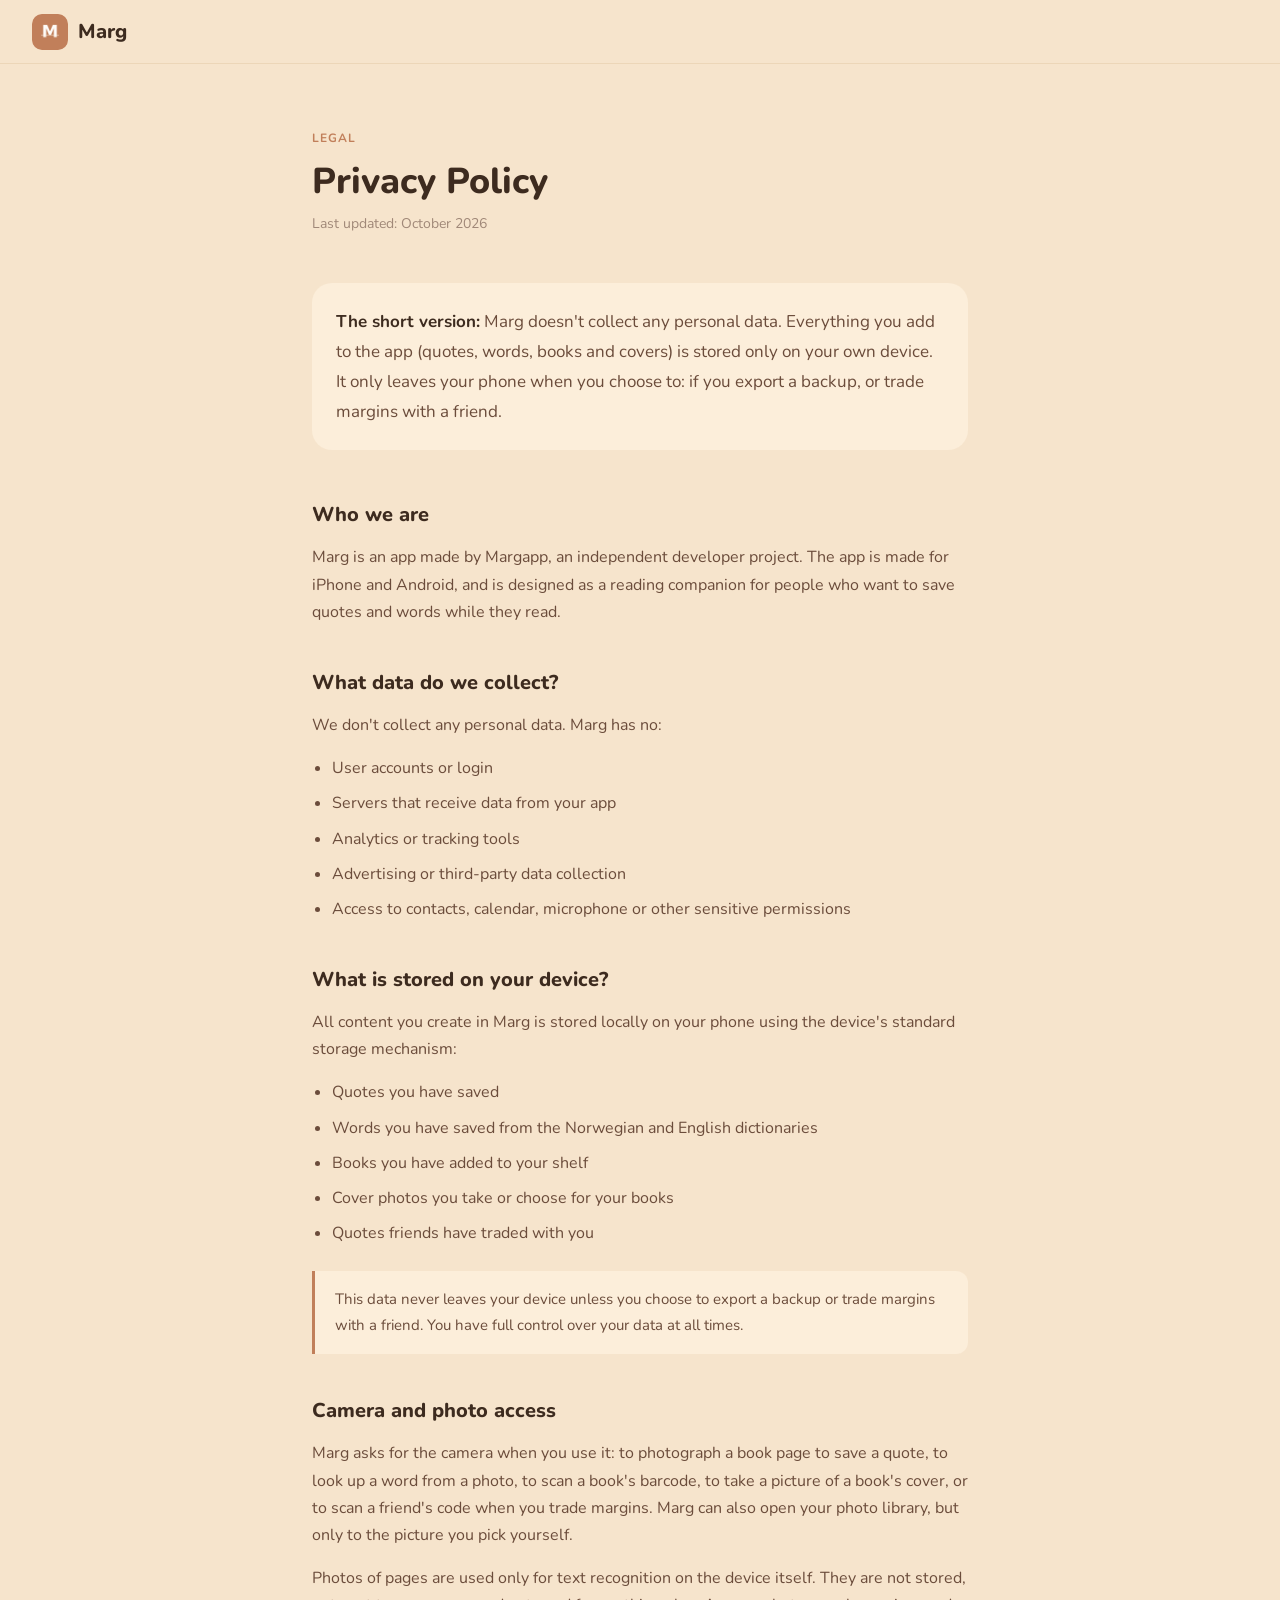
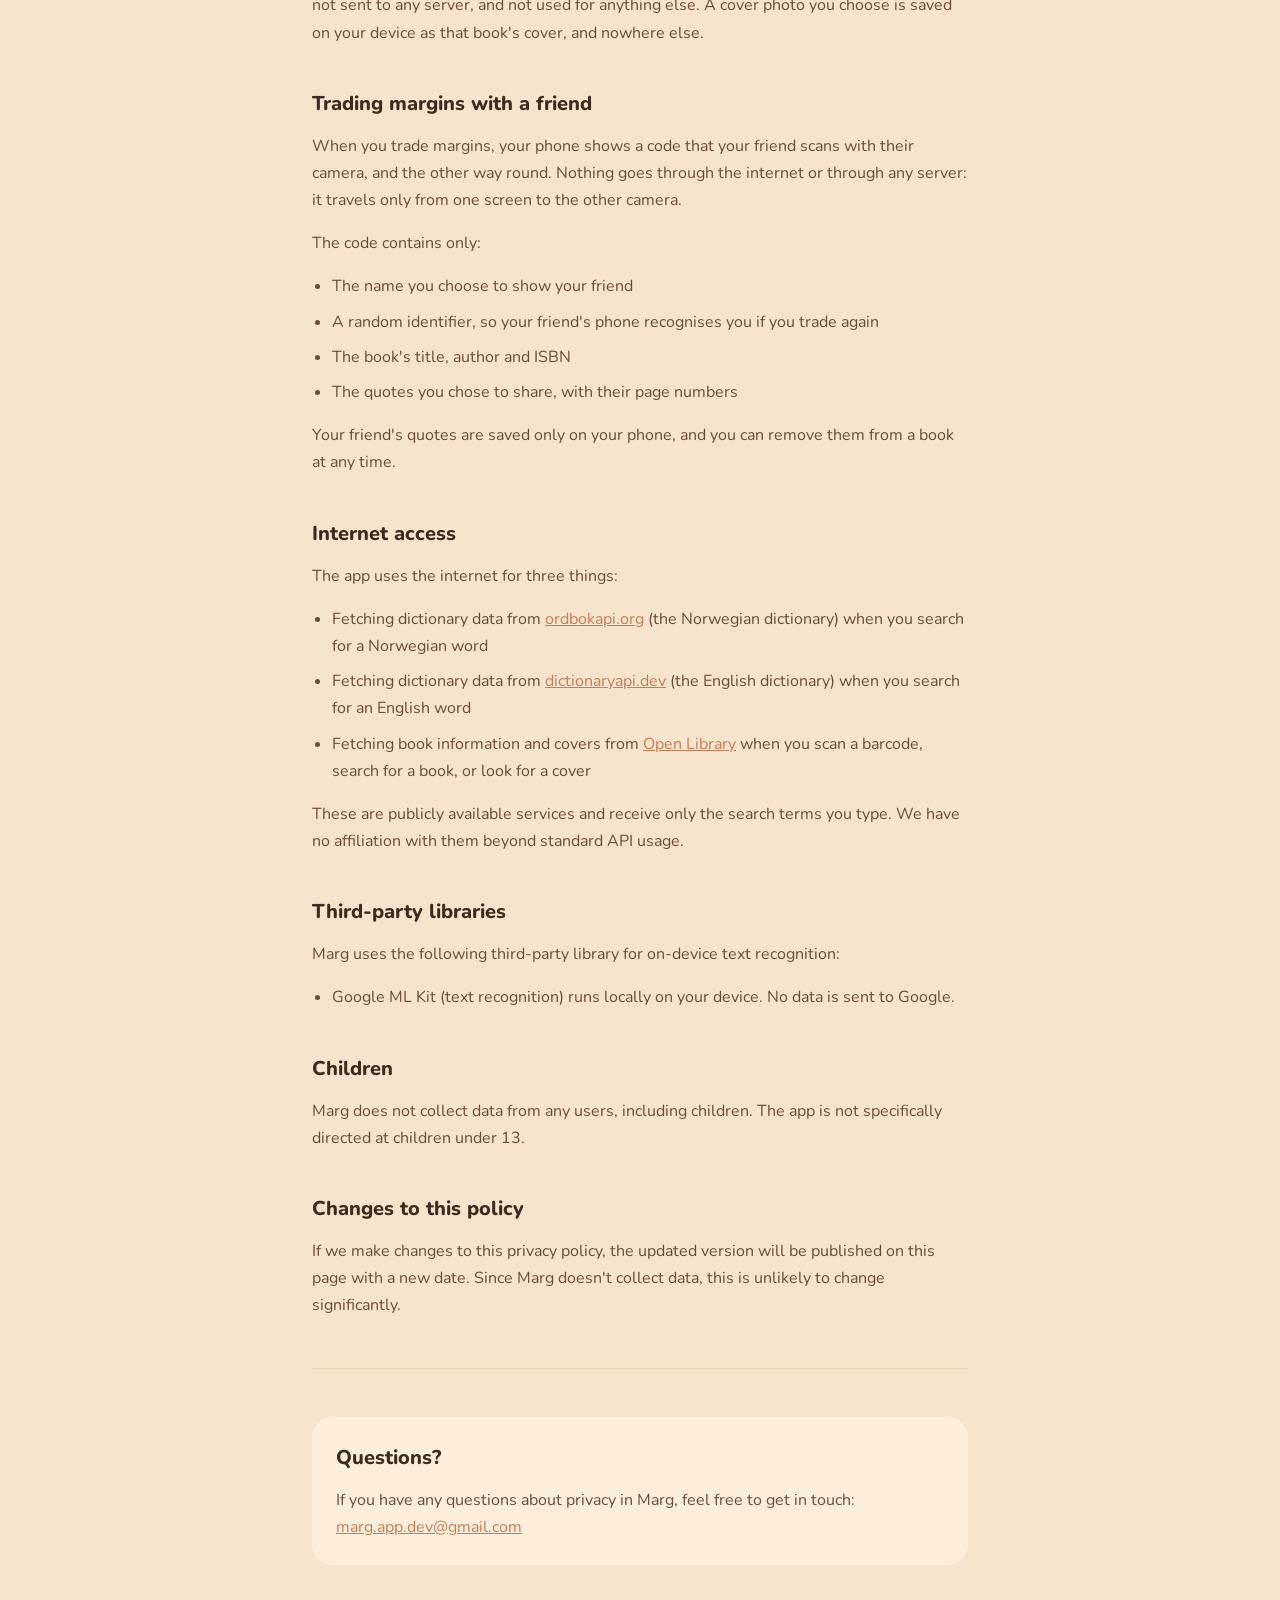
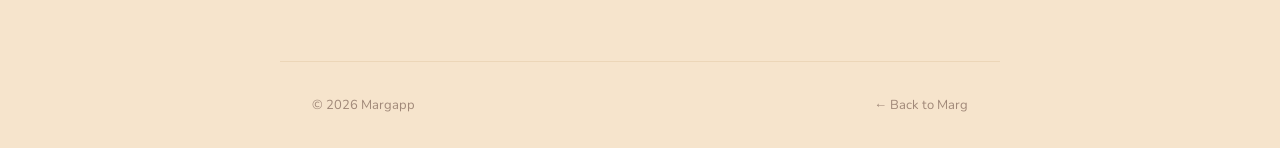
==== commit 0b2e600c: "Adjustments + updated privacy" ====
--- a/privacy.html
+++ b/privacy.html
@@ -208,7 +208,8 @@
       <div class="intro">
         <strong>The short version:</strong> Marg doesn't collect any personal
         data. Everything you add to the app (quotes, words, books and covers) is
-        stored only on your own device and never leaves your phone.
+        stored only on your own device. It only leaves your phone when you choose
+        to: if you export a backup, or trade margins with a friend.
       </div>
 
       <h2>Who we are</h2>
@@ -238,22 +239,24 @@
       </p>
       <ul>
         <li>Quotes you have saved</li>
-        <li>Words from the Norwegian dictionary you have saved</li>
+        <li>Words you have saved from the Norwegian and English dictionaries</li>
         <li>Books you have added to your shelf</li>
         <li>Cover photos you take or choose for your books</li>
+        <li>Quotes friends have traded with you</li>
       </ul>
 
       <div class="highlight">
-        This data never leaves your device unless you choose to export it using
-        the app's export function. You have full control over your data at all
-        times.
+        This data never leaves your device unless you choose to export a backup
+        or trade margins with a friend. You have full control over your data at
+        all times.
       </div>
 
       <h2>Camera and photo access</h2>
       <p>
         Marg asks for the camera when you use it: to photograph a book page to
         save a quote, to look up a word from a photo, to scan a book's barcode,
-        or to take a picture of a book's cover. Marg can also open your photo
+        to take a picture of a book's cover, or to scan a friend's code when you
+        trade margins. Marg can also open your photo
         library, but only to the picture you pick yourself.
       </p>
       <p>
@@ -261,6 +264,28 @@
         They are not stored, not sent to any server, and not used for anything
         else. A cover photo you choose is saved on your device as that book's
         cover, and nowhere else.
+      </p>
+
+      <h2>Trading margins with a friend</h2>
+      <p>
+        When you trade margins, your phone shows a code that your friend scans
+        with their camera, and the other way round. Nothing goes through the
+        internet or through any server: it travels only from one screen to the
+        other camera.
+      </p>
+      <p>The code contains only:</p>
+      <ul>
+        <li>The name you choose to show your friend</li>
+        <li>
+          A random identifier, so your friend's phone recognises you if you
+          trade again
+        </li>
+        <li>The book's title, author and ISBN</li>
+        <li>The quotes you chose to share, with their page numbers</li>
+      </ul>
+      <p>
+        Your friend's quotes are saved only on your phone, and you can remove
+        them from a book at any time.
       </p>
 
       <h2>Internet access</h2>
